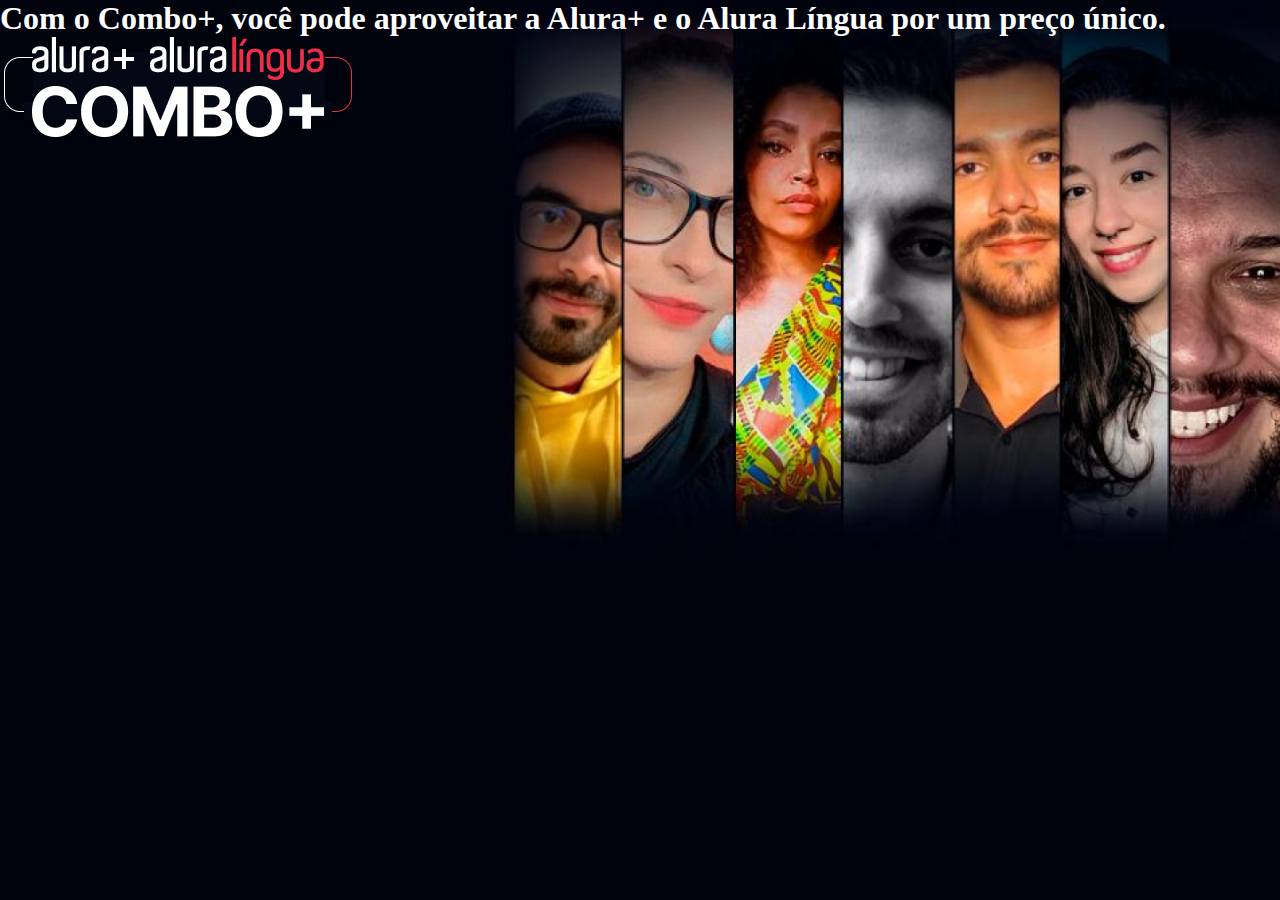
==== alura-plus/index.html @ a38e47bf "Prática 1 do Curso HTML e CSS_ praticando HTML_CSS_ Aula 1" ====
<!DOCTYPE html>
<html lang="pt-br">
<head>
    <link rel="stylesheet" href="styles.css">
    <meta charset="UTF-8">
    <meta name="viewport" content="width=device-width, initial-scale=1.0">
    <title>Alura Plus</title>
</head>
<body>
    <main>
        <section class="container principal"> <!-- está utilizando duas classes -->
            <h1>Com o Combo+, você pode aproveitar a Alura+ e o Alura Língua por um preço único.</h1>
            <img src="img/Combo.png" alt="O combo mais é a junção do Alura + e o Alura Língua">
        </section>
    </main>
</body>
</html>
---- alura-plus/styles.css ----
/* Declaração de valores globais */
:root{
    --branco-principal: #FFFFFF;
    --cinza-secundario: #c0c0c0;
    --botao-azul: #167bf7;
    --cor-de-fundo: #00030c;   
}
/* Reset */
*{
    margin: 0;
    padding: 0;
}
/* Personalização do corpo */
body{
    background-color: var(--cor-de-fundo);
    color: var(--branco-principal);
}
/*Classe da sessão principal dentro do main */
.principal{
    background-image: url("img/Background.png");
    background-repeat: no-repeat;
    background-size: contain;
}
.container{
    height: 100vh;
}
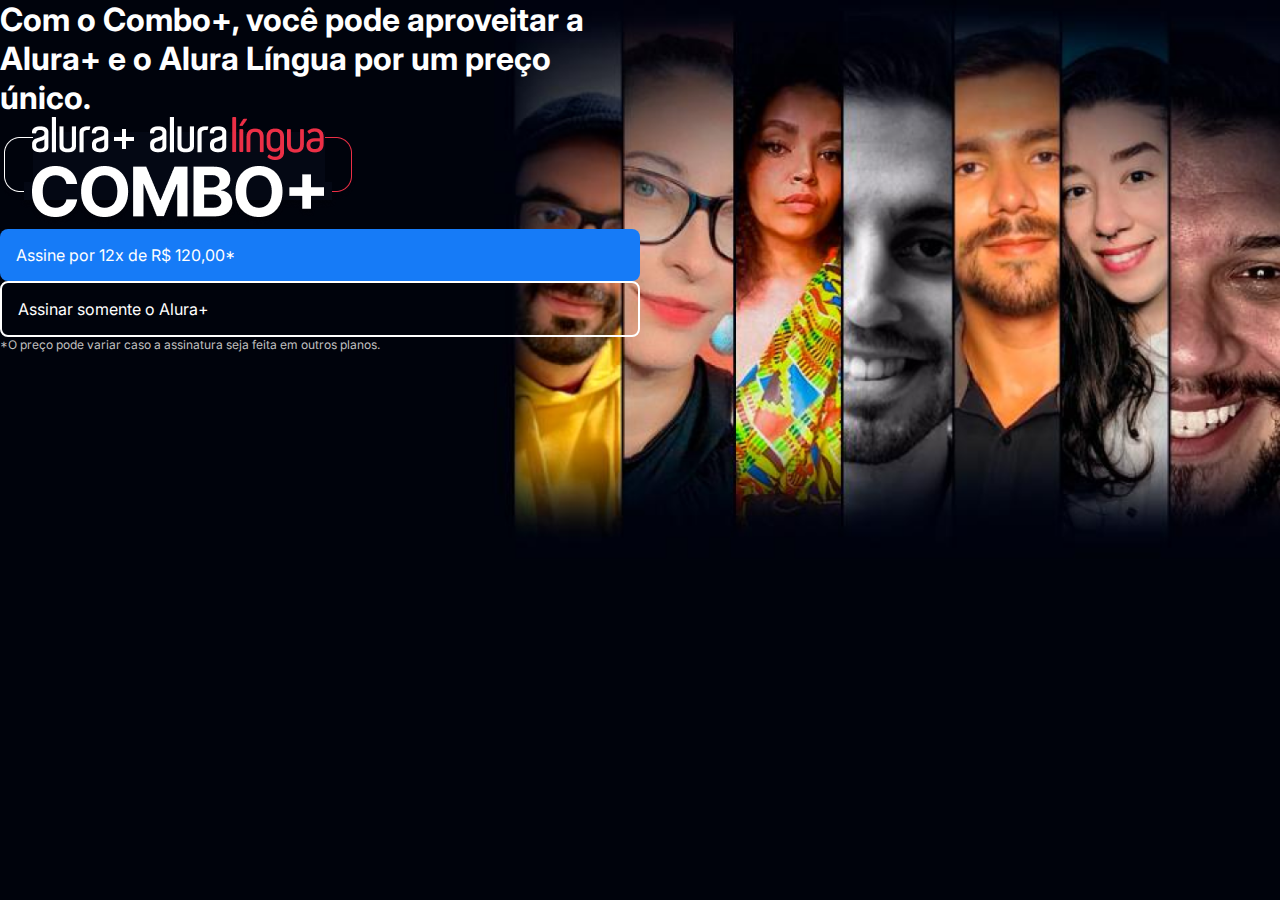
==== commit cb877a49: "Prática 1 do Curso HTML e CSS_ praticando HTML_CSS_ Aula 1" ====
--- a/alura-plus/index.html
+++ b/alura-plus/index.html
@@ -2,6 +2,9 @@
 <html lang="pt-br">
 <head>
     <link rel="stylesheet" href="styles.css">
+    <link rel="preconnect" href="https://fonts.googleapis.com">
+    <link rel="preconnect" href="https://fonts.gstatic.com" crossorigin>
+    <link href="https://fonts.googleapis.com/css2?family=Inter:wght@400;700&display=swap" rel="stylesheet">
     <meta charset="UTF-8">
     <meta name="viewport" content="width=device-width, initial-scale=1.0">
     <title>Alura Plus</title>
@@ -9,8 +12,13 @@
 <body>
     <main>
         <section class="container principal"> <!-- está utilizando duas classes -->
-            <h1>Com o Combo+, você pode aproveitar a Alura+ e o Alura Língua por um preço único.</h1>
-            <img src="img/Combo.png" alt="O combo mais é a junção do Alura + e o Alura Língua">
+            <div>
+                <h1 class="container__titulo">Com o Combo+, você pode aproveitar a Alura+ e o Alura Língua por um preço único.</h1>
+                <img src="img/Combo.png" alt="O combo mais é a junção do Alura + e o Alura Língua">
+                <a href="www.alura.com.br" class="container__botao">Assine por 12x de R$ 120,00*</a>
+                <a href="www.alura.com.br" class="container__botao botao__secundario">Assinar somente o Alura+</a>
+                <p class="container__aviso">*O preço pode variar caso a assinatura seja feita em outros planos.</p>
+            </div>
         </section>
     </main>
 </body>
--- a/alura-plus/styles.css
+++ b/alura-plus/styles.css
@@ -1,26 +1,59 @@
-/* Declaração de valores globais */
+/*Declaração de valores globais*/
 :root{
     --branco-principal: #FFFFFF;
     --cinza-secundario: #c0c0c0;
     --botao-azul: #167bf7;
-    --cor-de-fundo: #00030c;   
+    --cor-de-fundo: #00030c; 
+    
+    --fonte-principal: 'Inter';
 }
-/* Reset */
+/*Reset*/
 *{
     margin: 0;
     padding: 0;
 }
-/* Personalização do corpo */
+/*Personalização do corpo*/
 body{
     background-color: var(--cor-de-fundo);
     color: var(--branco-principal);
+
+    font-family: var(--fonte-principal);
+    font-size: 1rem; /*16px*/
+    font-weight: 400;
 }
-/*Classe da sessão principal dentro do main */
+/*Classe da sessão principal dentro do main*/
 .principal{
     background-image: url("img/Background.png");
     background-repeat: no-repeat;
     background-size: contain;
 }
+/*Faz com quem use esta classe ocupe a tela inteira*/
 .container{
     height: 100vh;
+    display: grid; /*cria separação direta para os elementos*/
+    grid-template-columns: 50% 50%; /*transforma o grid para distribuir por colunas*/   
+}
+/*classe para o botão de link*/
+.container__botao{
+    background-color: var(--botao-azul);
+    border-radius: 8px;
+    padding: 1rem;
+    color: var(--branco-principal);
+    text-decoration: none;
+    display: block;
+}
+/*classe do segundo botão*/
+.botao__secundario{
+    background-color: transparent;
+    border: 2px solid var(--branco-principal);
+}
+/*ajuste do aviso no parágrafo*/
+.container__aviso {
+    font-size: 0.75rem;/*12px*/
+    color: var(--cinza-secundario);
+}
+/* Ajuste do título principal */
+container__titulo{
+    font-size: 1.75rem;/*28px*/
+    font-weight: 700;
 }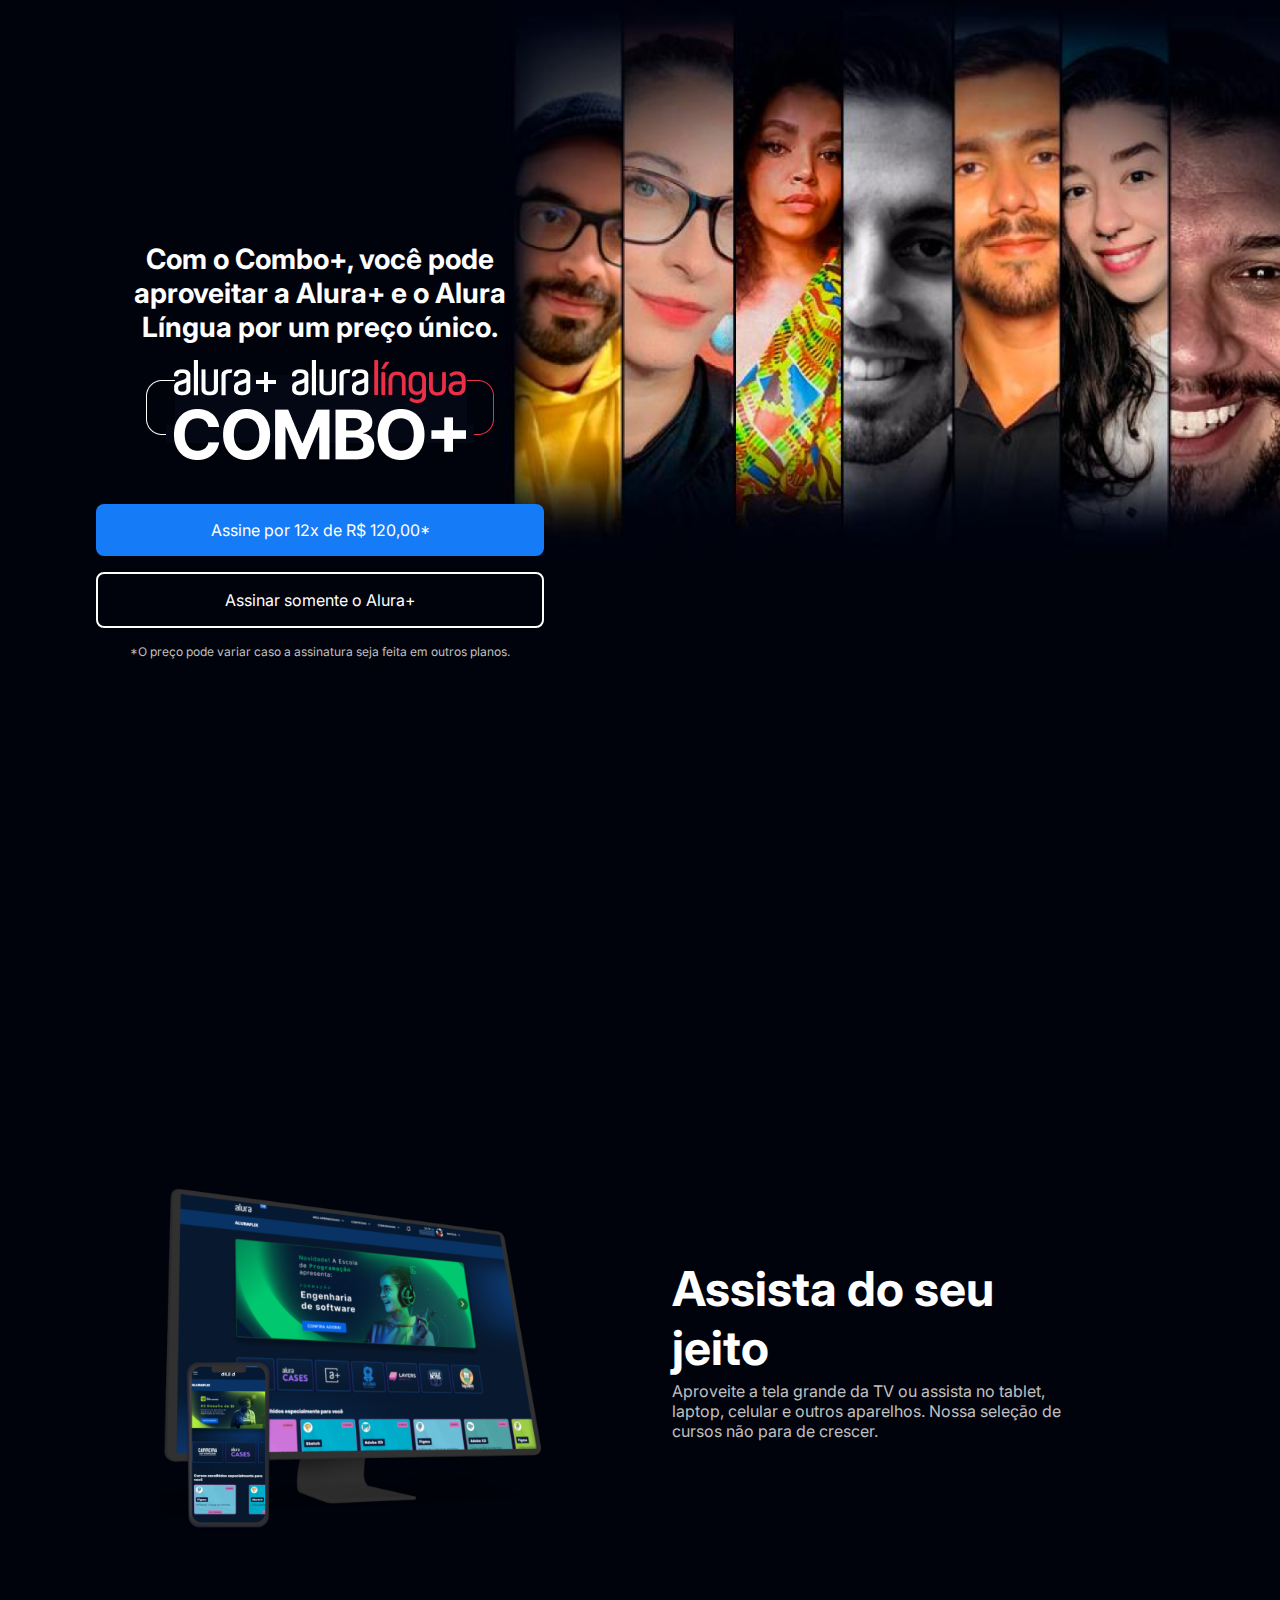
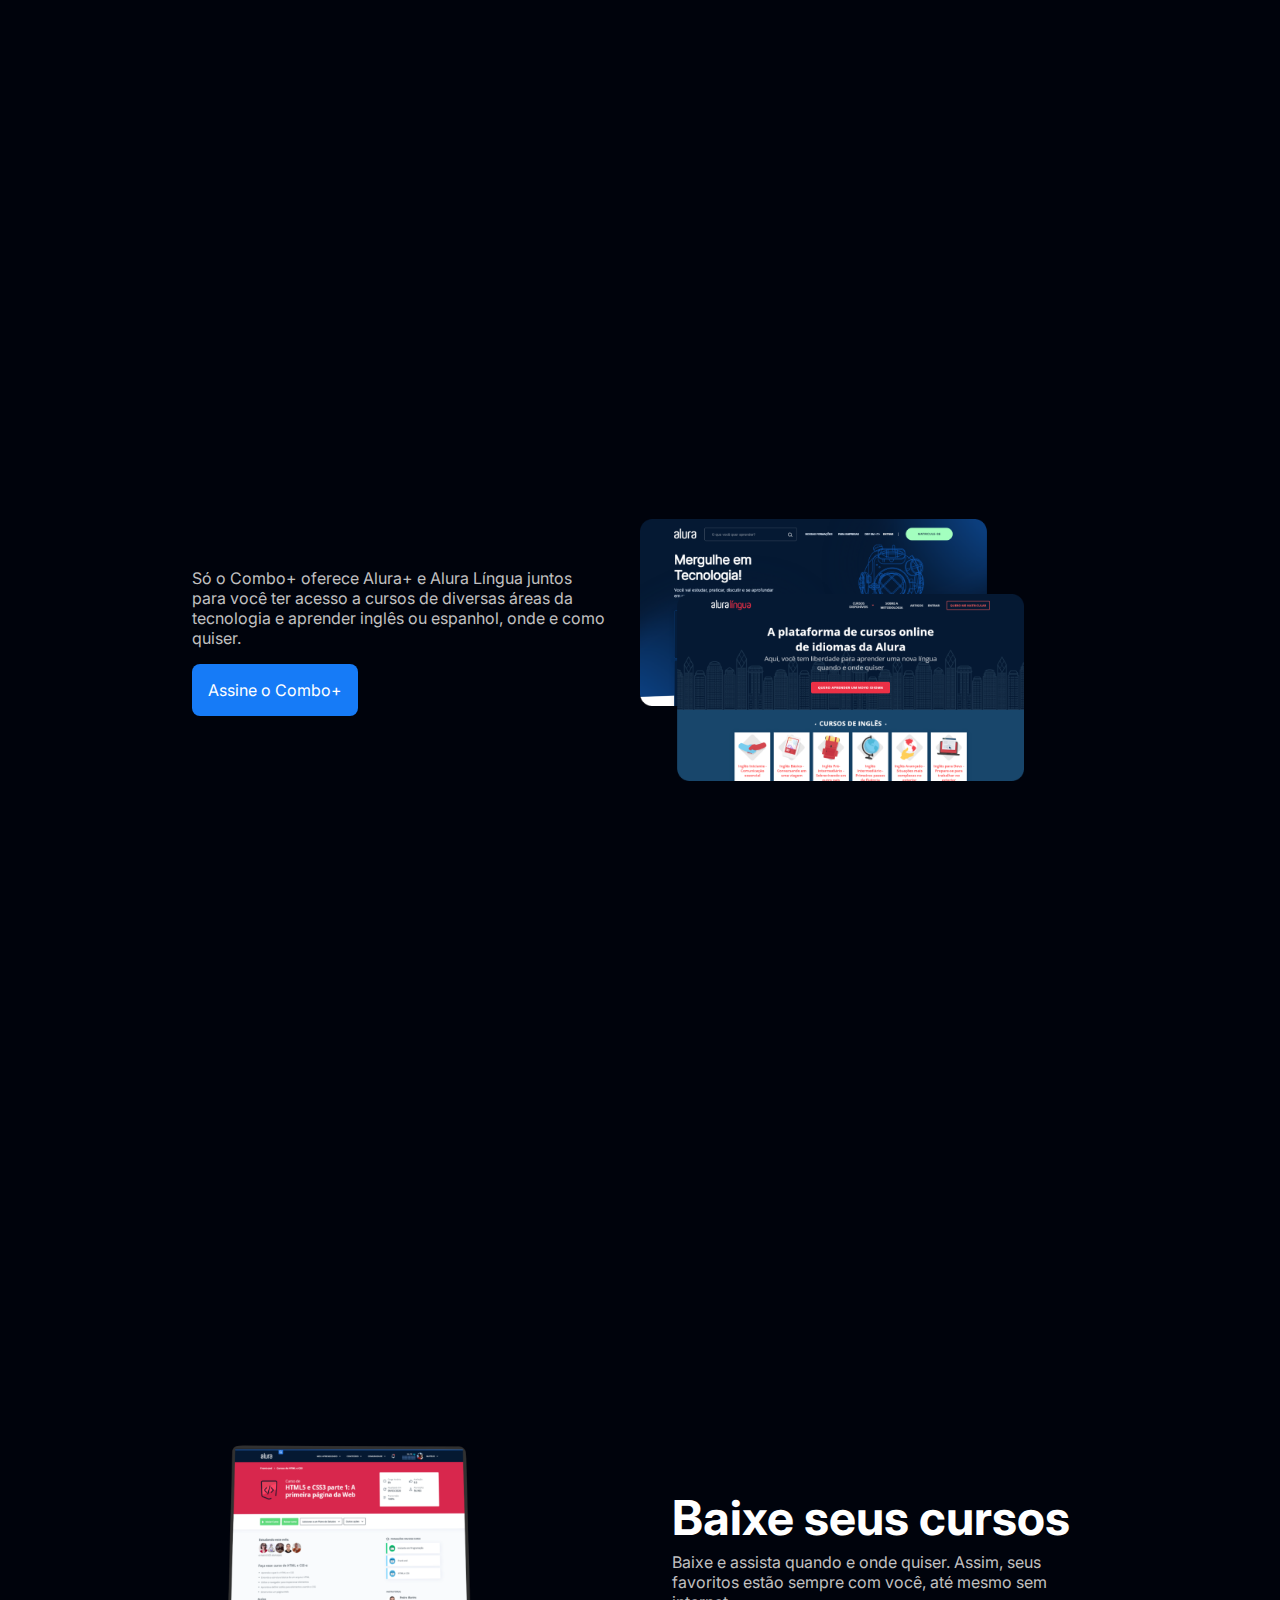
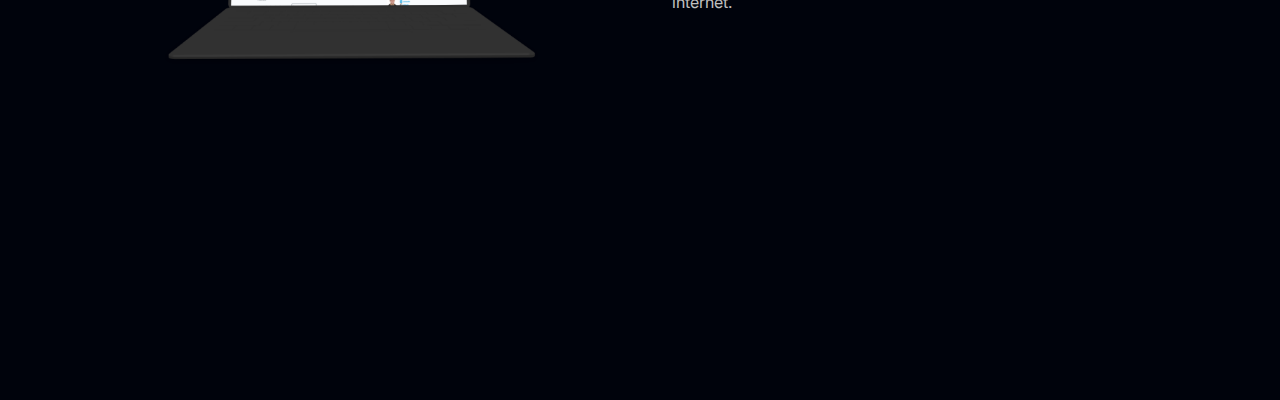
==== commit 83b17b14: "Prática 1 do Curso HTML e CSS_ praticando HTML_CSS_ Aula 3" ====
--- a/alura-plus/index.html
+++ b/alura-plus/index.html
@@ -12,14 +12,35 @@
 <body>
     <main>
         <section class="container principal"> <!-- está utilizando duas classes -->
-            <div>
+            <div class="container__caixa">
                 <h1 class="container__titulo">Com o Combo+, você pode aproveitar a Alura+ e o Alura Língua por um preço único.</h1>
-                <img src="img/Combo.png" alt="O combo mais é a junção do Alura + e o Alura Língua">
+                <img src="img/Combo.png" alt="O combo mais é a junção do Alura + e o Alura Língua" class="container__imagem">
                 <a href="www.alura.com.br" class="container__botao">Assine por 12x de R$ 120,00*</a>
                 <a href="www.alura.com.br" class="container__botao botao__secundario">Assinar somente o Alura+</a>
                 <p class="container__aviso">*O preço pode variar caso a assinatura seja feita em outros planos.</p>
             </div>
         </section>
+        <section class="container secundario">
+            <img src="img/Plataformas.png" alt="Um monitor e um celular com a alura plus aberta" class="secundario__imagem">
+            <div class="container__descricao">
+                <h2 class="descricao__titulo">Assista do seu jeito</h2>
+                <p class="descricao__texto">Aproveite a tela grande da TV ou assista no tablet, laptop, celular e outros aparelhos. Nossa seleção de cursos não para de crescer.</p>
+            </div>
+        </section>
+        <section class="container secundario">
+            <div class="container__descricao">
+                <p class="descricao__texto">Só o Combo+ oferece Alura+ e Alura Língua juntos para você ter acesso a cursos de diversas áreas da tecnologia e aprender inglês ou espanhol, onde e como quiser.</p>
+                <a href="www.alura.com.br" class="container__botao secundario__botao" container>Assine o Combo+</a>
+            </div>
+            <img src="img/Telas.png" alt="Tela do alura+ e alura língua" class="secundario__imagem">
+        </section>
+        <section class="container secundario">
+            <img src="img/Notebook.png" alt="Um notebook com o curso aberto" class="secundario__imagem">
+            <div class="container__descricao">
+                <h2 class="descricao__titulo">Baixe seus cursos</h2>
+                <p class="descricao__texto">Baixe e assista quando e onde quiser. Assim, seus favoritos estão sempre com você, até mesmo sem internet.</p>
+            </div>
+        </section>
     </main>
 </body>
 </html>--- a/alura-plus/styles.css
+++ b/alura-plus/styles.css
@@ -26,6 +26,8 @@
     background-image: url("img/Background.png");
     background-repeat: no-repeat;
     background-size: contain;
+    align-items: center;
+    text-align: center;
 }
 /*Faz com quem use esta classe ocupe a tela inteira*/
 .container{
@@ -41,19 +43,58 @@
     color: var(--branco-principal);
     text-decoration: none;
     display: block;
+    margin-bottom: 1em;
 }
-/*classe do segundo botão*/
+/*Classe do segundo botão*/
 .botao__secundario{
     background-color: transparent;
     border: 2px solid var(--branco-principal);
 }
-/*ajuste do aviso no parágrafo*/
+/*Ajuste do aviso no parágrafo*/
 .container__aviso {
     font-size: 0.75rem;/*12px*/
     color: var(--cinza-secundario);
 }
-/* Ajuste do título principal */
-container__titulo{
+/*Ajuste do título principal*/
+.container__titulo{
     font-size: 1.75rem;/*28px*/
     font-weight: 700;
+}
+/*Ajuste das distâncias entorno da imagem*/
+.container__imagem{
+    margin: 1em 0 2em 0;/*top right bot left*/
+}
+/*Ajusta as margens de todos elementos da div*/
+.container__caixa {
+    margin: 0 6em;
+}
+/*Inicio da segunda sessão*/
+/*Divisão da segunda sessão*/
+.secundario {
+    align-items: center;
+    margin: 0 10em;
+}
+/*Ajuste da imagem*/
+.secundario__imagem {
+    width: 80%;
+}
+/*Ajuste do texto de título*/
+.descricao__titulo {
+    font-weight: 700;
+    font-size: 48px;
+    color: var(--branco-principal);
+    margin-bottom: 0.1em;
+}
+/*Ajuste do conteudo do paragrafo/texto de conteudo*/
+.descricao__texto {
+    color: var(--cinza-secundario);
+}
+/*Para descirção na terceira sessão*/
+.container__descricao {
+    padding: 2em;
+}
+/*Para o botão na terceira sessão*/
+.secundario__botao {
+    display: inline-block;
+    margin-top: 1em;
 }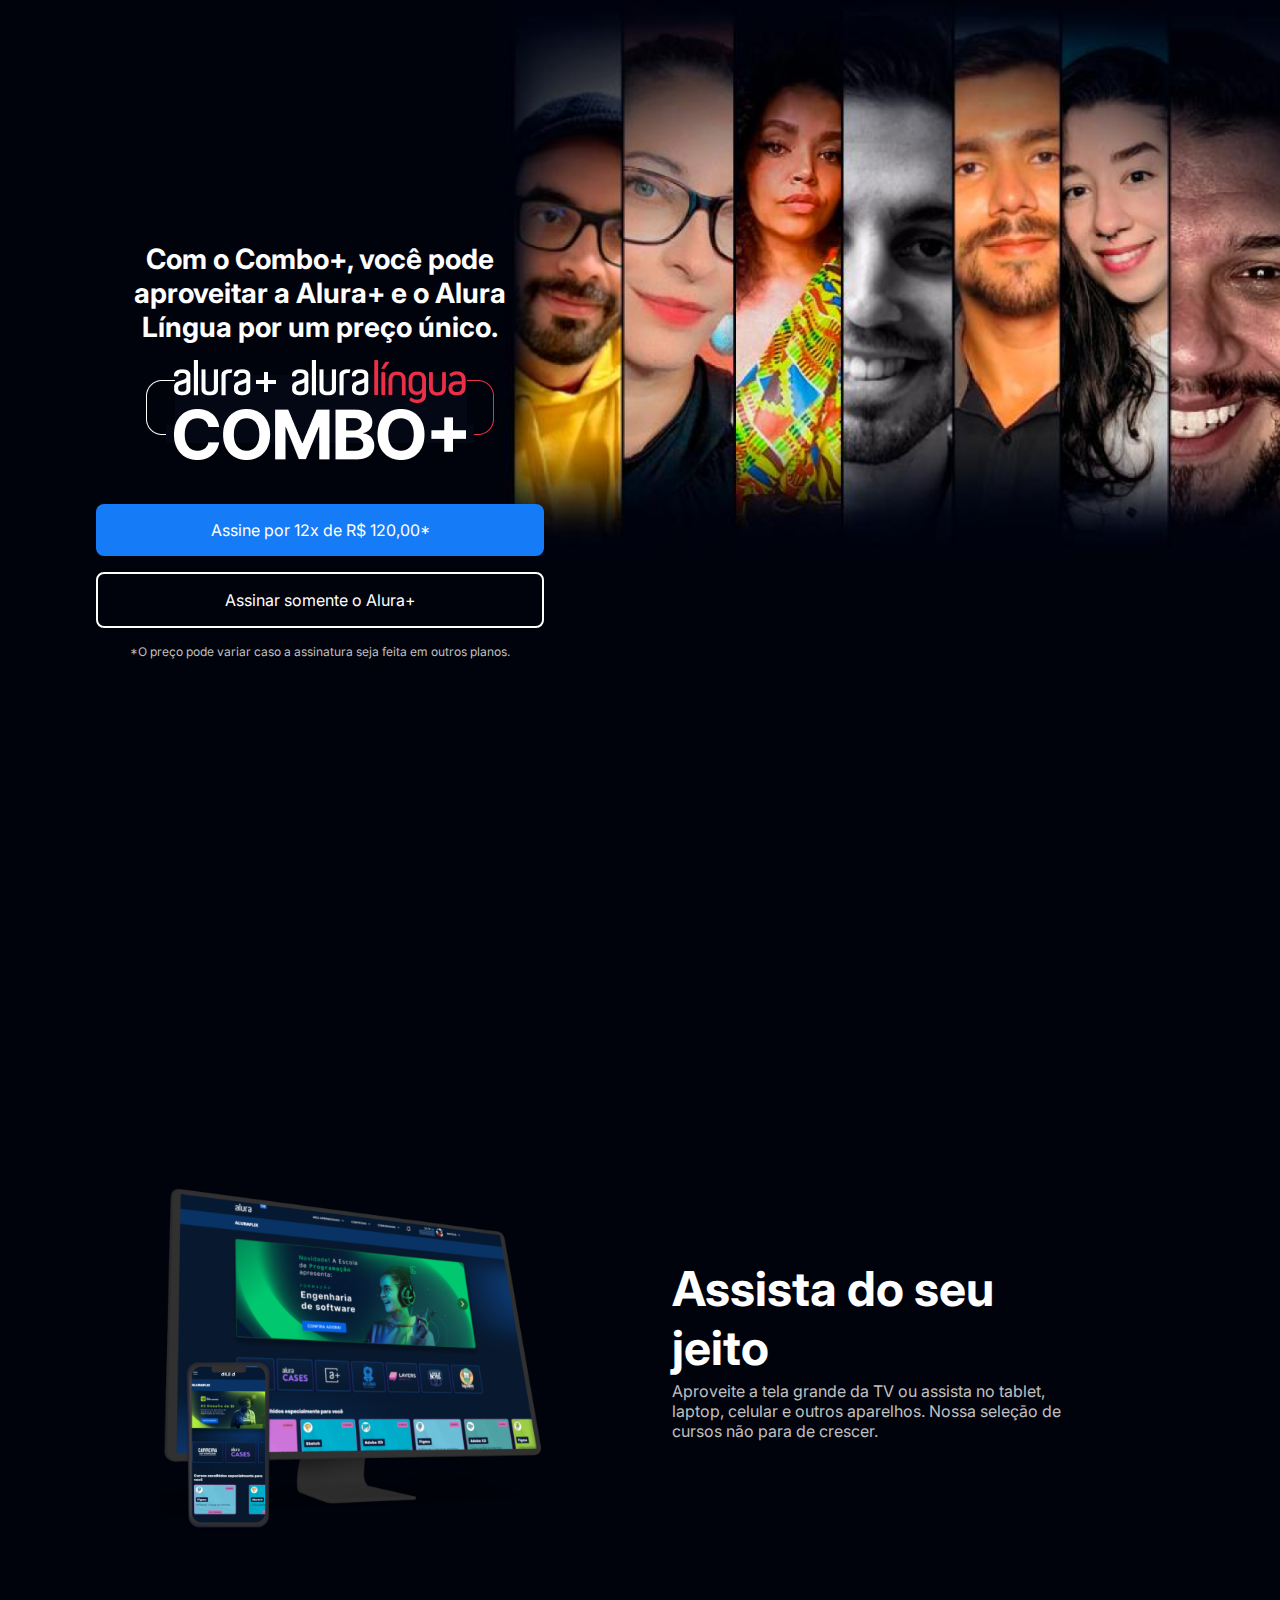
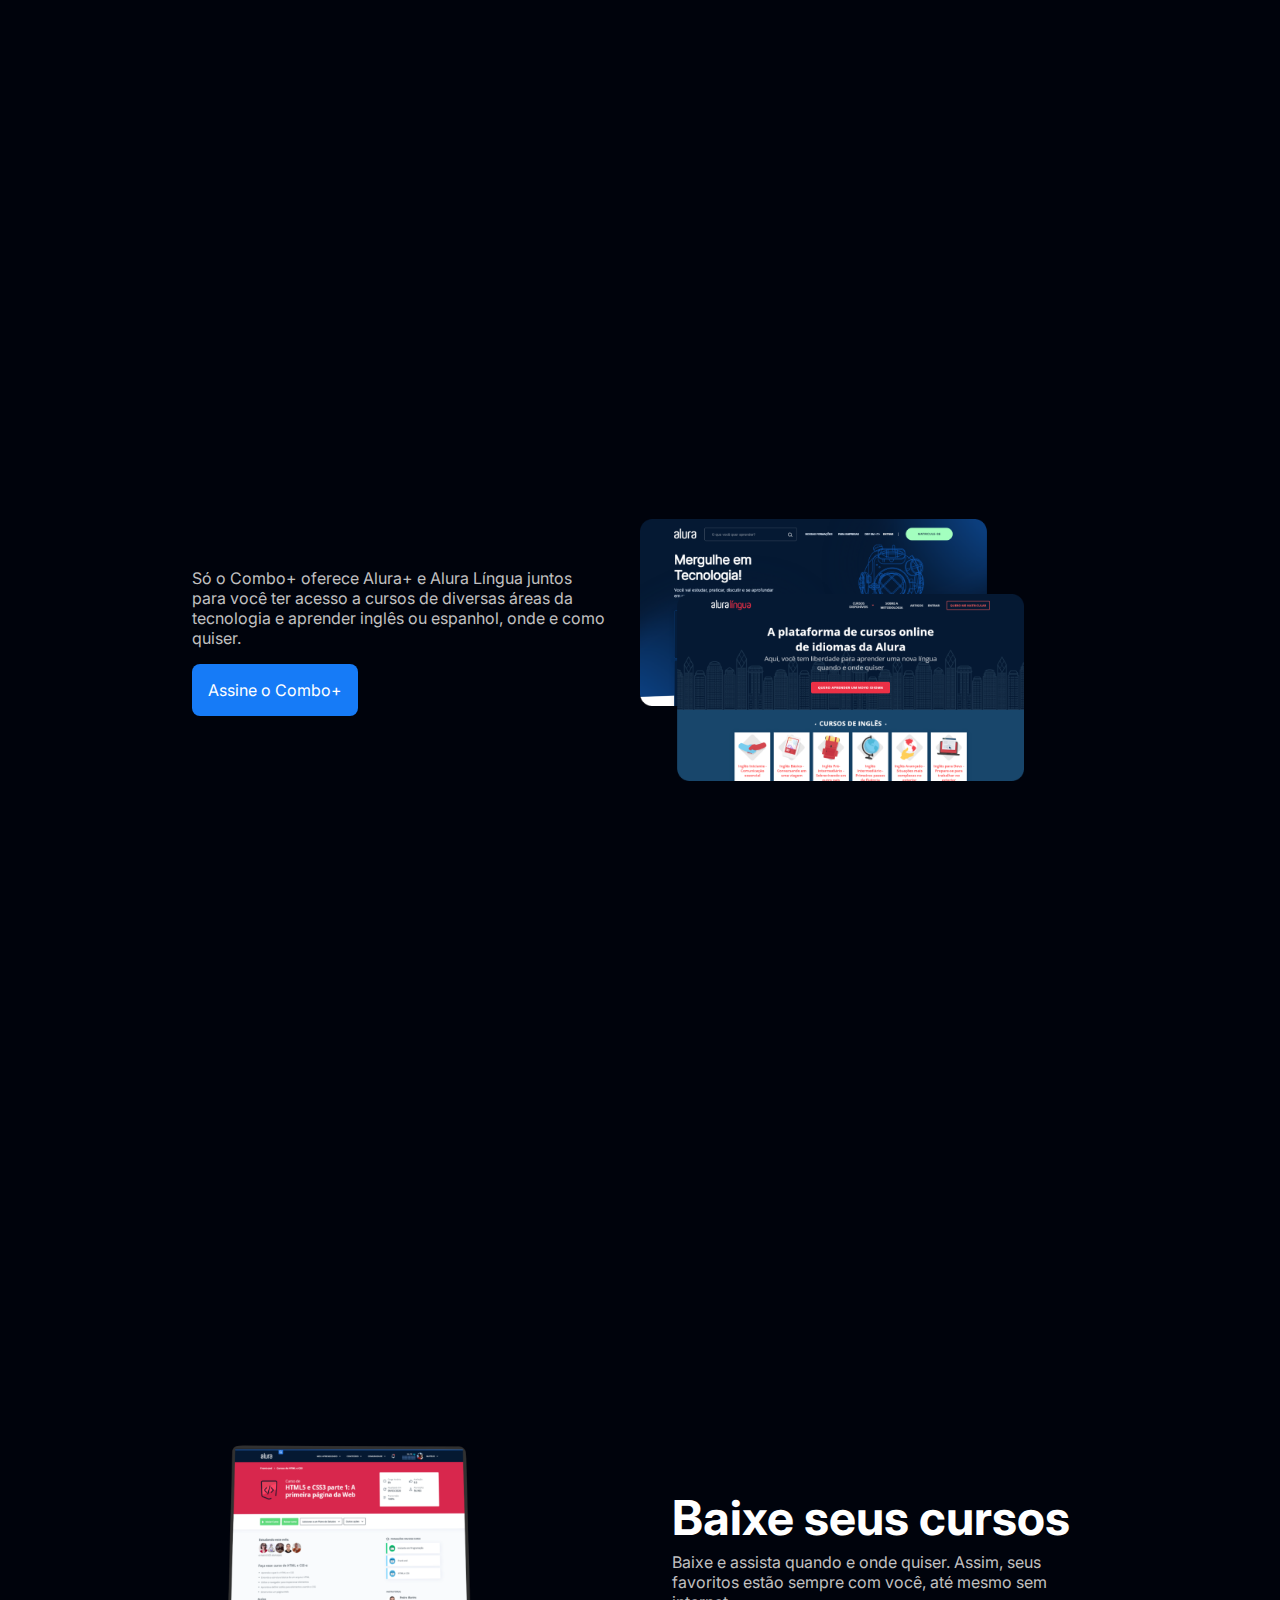
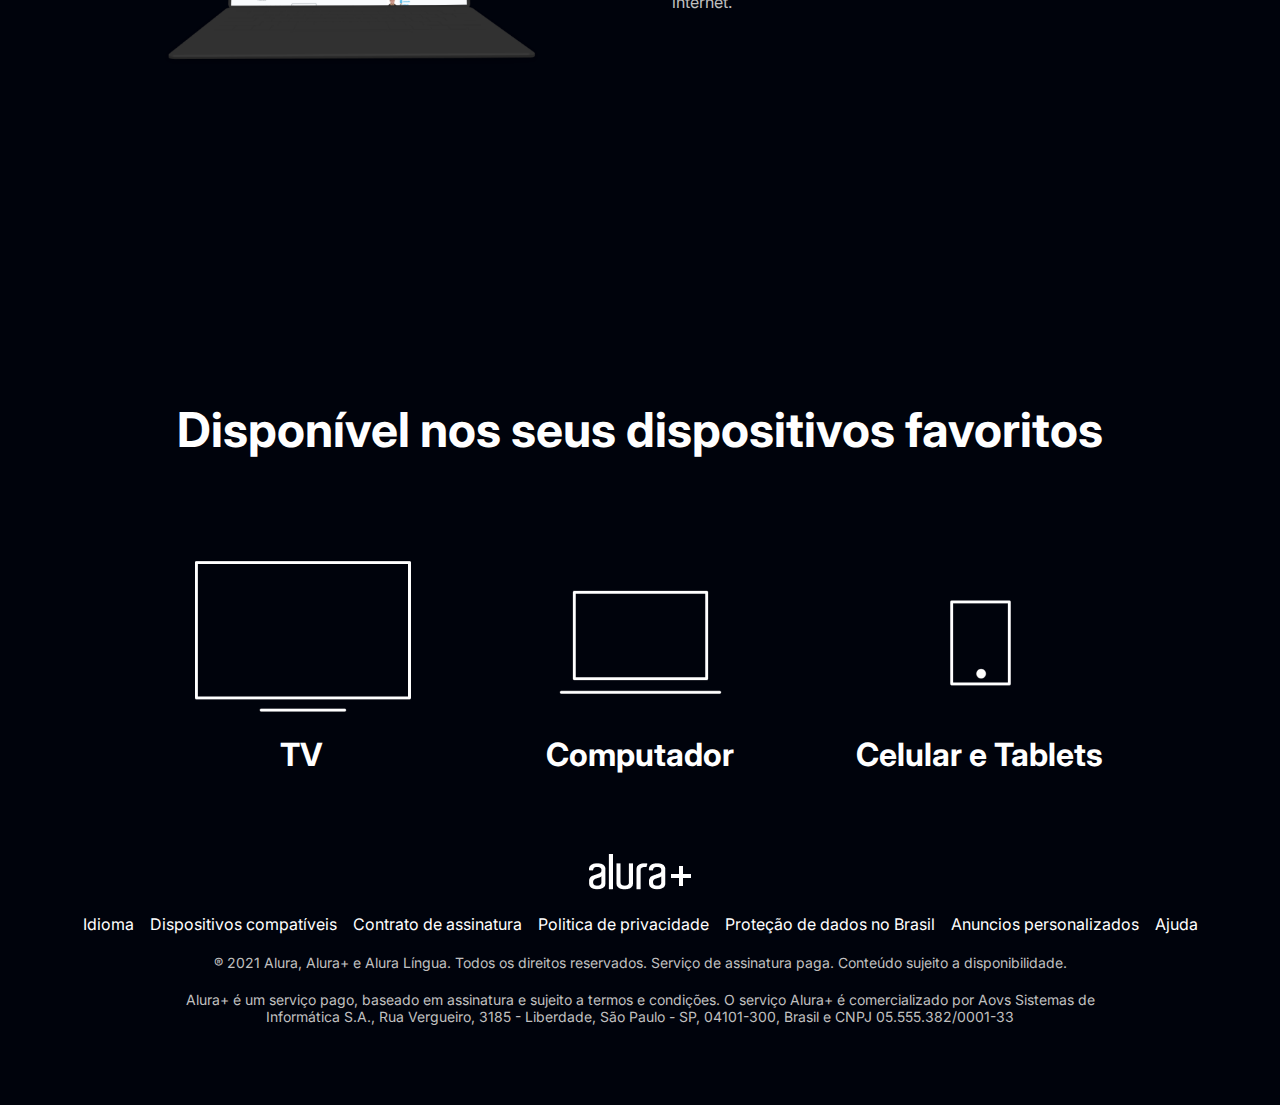
==== commit f9a46a7b: "Prática 1 do Curso HTML e CSS_ praticando HTML_CSS_ Aula 4" ====
--- a/alura-plus/index.html
+++ b/alura-plus/index.html
@@ -9,38 +9,84 @@
     <meta name="viewport" content="width=device-width, initial-scale=1.0">
     <title>Alura Plus</title>
 </head>
-<body>
-    <main>
-        <section class="container principal"> <!-- está utilizando duas classes -->
-            <div class="container__caixa">
-                <h1 class="container__titulo">Com o Combo+, você pode aproveitar a Alura+ e o Alura Língua por um preço único.</h1>
-                <img src="img/Combo.png" alt="O combo mais é a junção do Alura + e o Alura Língua" class="container__imagem">
-                <a href="www.alura.com.br" class="container__botao">Assine por 12x de R$ 120,00*</a>
-                <a href="www.alura.com.br" class="container__botao botao__secundario">Assinar somente o Alura+</a>
-                <p class="container__aviso">*O preço pode variar caso a assinatura seja feita em outros planos.</p>
-            </div>
-        </section>
-        <section class="container secundario">
-            <img src="img/Plataformas.png" alt="Um monitor e um celular com a alura plus aberta" class="secundario__imagem">
-            <div class="container__descricao">
-                <h2 class="descricao__titulo">Assista do seu jeito</h2>
-                <p class="descricao__texto">Aproveite a tela grande da TV ou assista no tablet, laptop, celular e outros aparelhos. Nossa seleção de cursos não para de crescer.</p>
-            </div>
-        </section>
-        <section class="container secundario">
-            <div class="container__descricao">
-                <p class="descricao__texto">Só o Combo+ oferece Alura+ e Alura Língua juntos para você ter acesso a cursos de diversas áreas da tecnologia e aprender inglês ou espanhol, onde e como quiser.</p>
-                <a href="www.alura.com.br" class="container__botao secundario__botao" container>Assine o Combo+</a>
-            </div>
-            <img src="img/Telas.png" alt="Tela do alura+ e alura língua" class="secundario__imagem">
-        </section>
-        <section class="container secundario">
-            <img src="img/Notebook.png" alt="Um notebook com o curso aberto" class="secundario__imagem">
-            <div class="container__descricao">
-                <h2 class="descricao__titulo">Baixe seus cursos</h2>
-                <p class="descricao__texto">Baixe e assista quando e onde quiser. Assim, seus favoritos estão sempre com você, até mesmo sem internet.</p>
-            </div>
-        </section>
-    </main>
+    <body>
+        <main>
+            <section class="container principal"> <!-- está utilizando duas classes -->
+                <div class="container__caixa">
+                    <h1 class="container__titulo">Com o Combo+, você pode aproveitar a Alura+ e o Alura Língua por um preço único.</h1>
+                    <img src="img/Combo.png" alt="O combo mais é a junção do Alura + e o Alura Língua" class="container__imagem">
+                    <a href="www.alura.com.br" class="container__botao">Assine por 12x de R$ 120,00*</a>
+                    <a href="www.alura.com.br" class="container__botao botao__secundario">Assinar somente o Alura+</a>
+                    <p class="container__aviso">*O preço pode variar caso a assinatura seja feita em outros planos.</p>
+                </div>
+            </section>
+            <section class="container secundario">
+                <img src="img/Plataformas.png" alt="Um monitor e um celular com a alura plus aberta" class="secundario__imagem">
+                <div class="container__descricao">
+                    <h2 class="descricao__titulo">Assista do seu jeito</h2>
+                    <p class="descricao__texto">Aproveite a tela grande da TV ou assista no tablet, laptop, celular e outros aparelhos. Nossa seleção de cursos não para de crescer.</p>
+                </div>
+            </section>
+            <section class="container secundario">
+                <div class="container__descricao">
+                    <p class="descricao__texto">Só o Combo+ oferece Alura+ e Alura Língua juntos para você ter acesso a cursos de diversas áreas da tecnologia e aprender inglês ou espanhol, onde e como quiser.</p>
+                    <a href="www.alura.com.br" class="container__botao secundario__botao" container>Assine o Combo+</a>
+                </div>
+                <img src="img/Telas.png" alt="Tela do alura+ e alura língua" class="secundario__imagem">
+            </section>
+            <section class="container secundario">
+                <img src="img/Notebook.png" alt="Um notebook com o curso aberto" class="secundario__imagem">
+                <div class="container__descricao">
+                    <h2 class="descricao__titulo">Baixe seus cursos</h2>
+                    <p class="descricao__texto">Baixe e assista quando e onde quiser. Assim, seus favoritos estão sempre com você, até mesmo sem internet.</p>
+                </div>
+            </section>
+            <section class="dispositivos">
+                <h2 class="dispositivos__titulo">Disponível nos seus dispositivos favoritos</h2>
+                <ul class="dispositivos__lista">
+                    <li>
+                        <img src="img/tv.png" alt="Ícone de televisão">
+                        <h3 class="lista__item">TV</h3>
+                    </li>
+                    <li>
+                        <img src="img/computador.png" alt="Ícone de computador">
+                        <h3 class="lista__item">Computador</h3>
+                    </li>
+                    <li>
+                        <img src="img/celular.png" alt="Ícone de celular">
+                        <h3 class="lista__item">Celular e Tablets</h3>
+                    </li>
+                </ul>
+            </section>
+        </main>
+        <footer class="rodape">
+            <img src="img/Logo.png" alt="Alura+" class="rodape__logo">
+            <ul class="rodape__lista">
+                <li class="lista__link">
+                    <a href="#">Idioma</a>
+                </li>
+                <li class="lista__link">
+                    <a href="#">Dispositivos compatíveis</a>
+                </li>
+                <li class="lista__link">
+                    <a href="#">Contrato de assinatura</a>
+                </li>
+                <li class="lista__link">
+                    <a href="#">Politica de privacidade</a>
+                </li>
+                <li class="lista__link">
+                    <a href="#">Proteção de dados no Brasil</a>
+                </li>
+                <li class="lista__link">
+                    <a href="#">Anuncios personalizados</a>
+                </li>
+                <li class="lista__link">
+                    <a href="#">Ajuda</a>
+                </li>
+            </ul>
+            <p class="rodape__texto">® 2021 Alura, Alura+ e Alura Língua. Todos os direitos reservados. Serviço de assinatura paga. Conteúdo sujeito a disponibilidade.</p>
+            <p class="rodape__texto">Alura+ é um serviço pago, baseado em assinatura e sujeito a termos e condições. O serviço Alura+ é comercializado por Aovs Sistemas de Informática S.A., Rua Vergueiro, 3185 - Liberdade, São Paulo - SP, 04101-300, Brasil e CNPJ 05.555.382/0001-33</p>
+        </footer>
+
 </body>
 </html>--- a/alura-plus/styles.css
+++ b/alura-plus/styles.css
@@ -5,6 +5,8 @@
     --botao-azul: #167bf7;
     --cor-de-fundo: #00030c; 
     
+    --botao-azul-efeito: #3c92fa;
+
     --fonte-principal: 'Inter';
 }
 /*Reset*/
@@ -44,6 +46,10 @@
     text-decoration: none;
     display: block;
     margin-bottom: 1em;
+}
+.container__botao:hover{
+    background-color: var(--botao-azul-efeito);
+    color: var(--cor-de-fundo);
 }
 /*Classe do segundo botão*/
 .botao__secundario{
@@ -97,4 +103,55 @@
 .secundario__botao {
     display: inline-block;
     margin-top: 1em;
+}
+/*Ajustes da ultima sessão*/
+.dispositivos{
+    text-align: center;
+}
+.dispositivos__titulo{
+    font-size: 3rem; /*48px*/
+    color: var(--branco-principal);
+}
+/*Ajustes da lista da ultima sessão*/
+.dispositivos__lista{
+    display: flex;
+    justify-content: center;
+    list-style-type: none;
+    margin: 5em 0;
+}
+.lista__item{
+    font-size: 2rem; /*32px*/
+    color: var(--branco-principal);
+}
+/*Ajustes do rodapé / footer */
+.rodape{
+    text-align: center;
+    margin: 5rem 3rem;
+}
+.rodape__lista{
+    display: flex;
+    justify-content: center;
+    list-style-type: none;
+    gap: 1rem;
+    margin: 1.25rem;
+    
+}
+/*estilização dos links*/
+.lista__link a{
+    font-size: 1rem; /*16px*/
+    text-decoration: none;
+    color: var(--branco-principal);
+    font-weight: 400;
+}
+.lista__link a:hover{
+    color: var(--botao-azul);
+}
+.lista__link a:active{
+    color: purple;
+}
+.rodape__texto{
+    font-size: 0.875rem; /*14px*/
+    color: var(--cinza-secundario);
+    font-weight: 400;
+    margin: 0 7.5rem 1.25rem;
 }